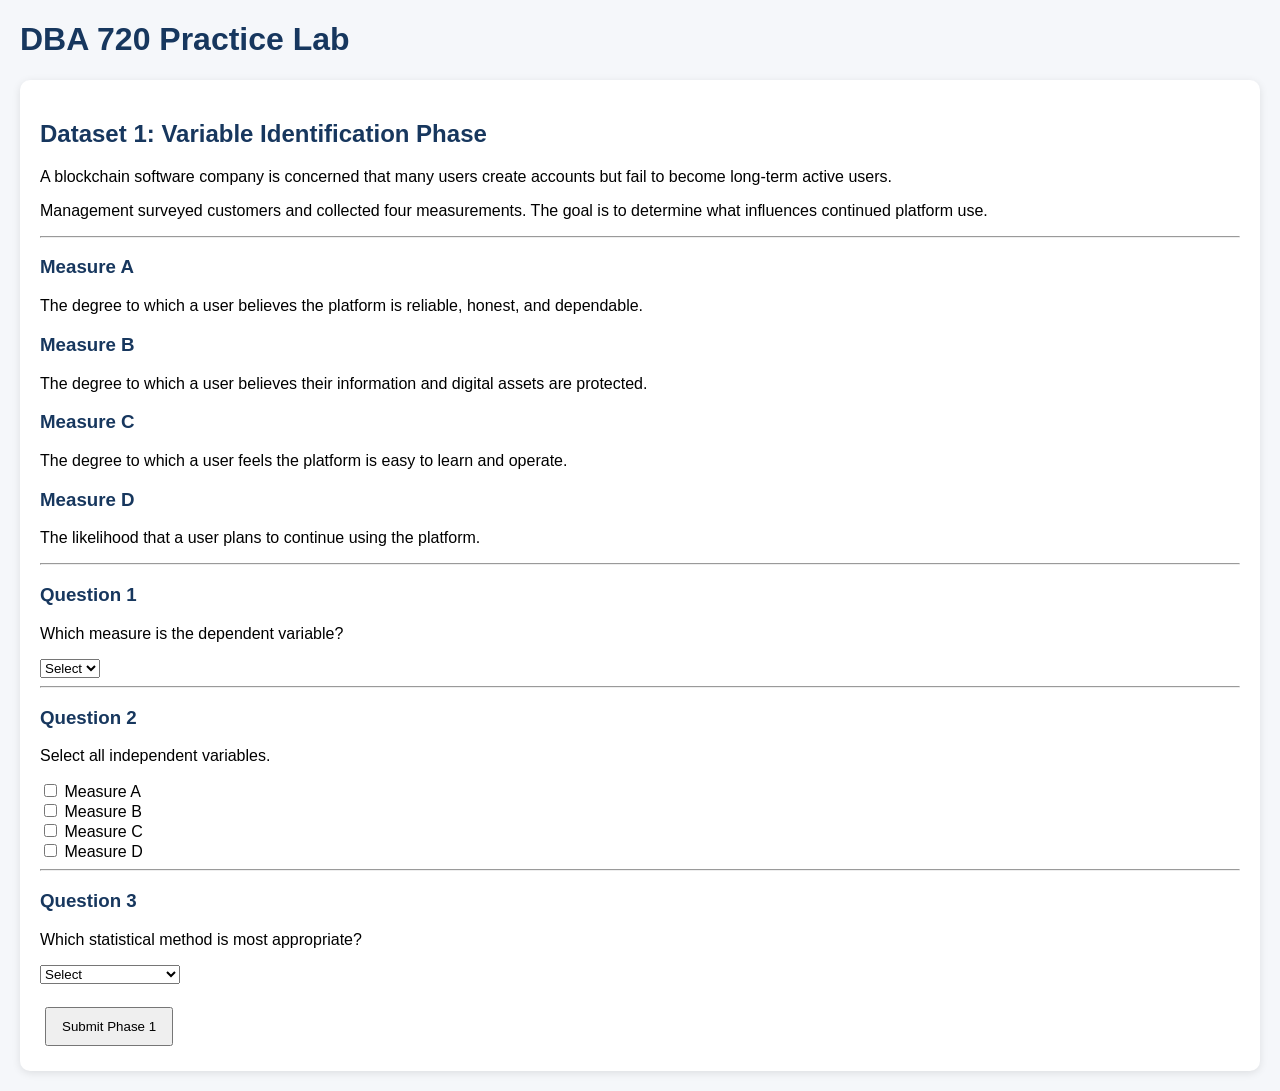
==== DBA720_Dataset1.html @ deab5aa2 "Add files via upload" ====
<!DOCTYPE html>
<html lang="en">
<head>
<meta charset="UTF-8">
<meta name="viewport" content="width=device-width, initial-scale=1">

<title>DBA 720 Practice Lab - Dataset 1</title>

<style>

body{
    font-family:Arial,Helvetica,sans-serif;
    background:#f5f7fa;
    margin:20px;
}

.card{
    background:white;
    padding:20px;
    margin-bottom:20px;
    border-radius:10px;
    box-shadow:0 2px 8px rgba(0,0,0,.1);
}

h1,h2,h3{
    color:#17375e;
}

button{
    padding:10px 15px;
    margin:5px;
    cursor:pointer;
}

table{
    border-collapse:collapse;
    width:100%;
}

th,td{
    border:1px solid #ccc;
    padding:6px;
    text-align:center;
}

th{
    background:#17375e;
    color:white;
}

#analysisSection{
    display:none;
}

.pass{
    color:green;
    font-weight:bold;
}

.fail{
    color:red;
    font-weight:bold;
}

</style>
</head>

<body>

<h1>DBA 720 Practice Lab</h1>

<div class="card">

<h2>Dataset 1: Variable Identification Phase</h2>

<p>
A blockchain software company is concerned that many users create
accounts but fail to become long-term active users.
</p>

<p>
Management surveyed customers and collected four measurements.
The goal is to determine what influences continued platform use.
</p>

<hr>

<h3>Measure A</h3>

<p>
The degree to which a user believes the platform is reliable,
honest, and dependable.
</p>

<h3>Measure B</h3>

<p>
The degree to which a user believes their information and digital
assets are protected.
</p>

<h3>Measure C</h3>

<p>
The degree to which a user feels the platform is easy to learn
and operate.
</p>

<h3>Measure D</h3>

<p>
The likelihood that a user plans to continue using the platform.
</p>

<hr>

<h3>Question 1</h3>

<p>Which measure is the dependent variable?</p>

<select id="dv">

<option value="">Select</option>
<option>A</option>
<option>B</option>
<option>C</option>
<option>D</option>

</select>

<hr>

<h3>Question 2</h3>

<p>Select all independent variables.</p>

<label><input type="checkbox" id="ivA"> Measure A</label><br>
<label><input type="checkbox" id="ivB"> Measure B</label><br>
<label><input type="checkbox" id="ivC"> Measure C</label><br>
<label><input type="checkbox" id="ivD"> Measure D</label><br>

<hr>

<h3>Question 3</h3>

<p>
Which statistical method is most appropriate?
</p>

<select id="method">

<option value="">Select</option>
<option value="correlation">Correlation</option>
<option value="regression">Multiple Regression</option>
<option value="anova">ANOVA</option>

</select>

<br><br>

<button onclick="gradePhase1()">

Submit Phase 1

</button>

<div id="phaseResults"></div>

</div>

<div id="analysisSection">

<div class="card">

<h2>Dataset Unlocked</h2>

<p>

Measure A = Trust<br>
Measure B = Security<br>
Measure C = Ease of Use<br>
Measure D = Adoption Intention

</p>

<button onclick="exportCSV()">

Export CSV

</button>

</div>

<div class="card">

<h2>Dataset</h2>

<div id="datasetTable"></div>

</div>

<div class="card">

<h2>Descriptive Statistics</h2>

<button onclick="calculateStats()">

Calculate Statistics

</button>

<div id="statsOutput"></div>

</div>

<div class="card">

<h2>Correlation Matrix</h2>

<button onclick="calculateCorrelation()">

Calculate Correlations

</button>

<div id="corrOutput"></div>

</div>
<div class="card" id="excelSection">

<h2>Phase 3: Excel Results Entry</h2>

<p>
Run the analysis in Excel first, then enter your results below.
</p>

<h3>Means</h3>

<label>Trust Mean</label><br>
<input type="number" step="0.01" id="meanTrust"><br><br>

<label>Security Mean</label><br>
<input type="number" step="0.01" id="meanSecurity"><br><br>

<label>Ease of Use Mean</label><br>
<input type="number" step="0.01" id="meanEase"><br><br>

<label>Adoption Mean</label><br>
<input type="number" step="0.01" id="meanAdoption"><br><br>

<hr>

<h3>Correlations to Adoption</h3>

<label>Trust → Adoption</label><br>
<input type="number" step="0.01" id="corrTrust"><br><br>

<label>Security → Adoption</label><br>
<input type="number" step="0.01" id="corrSecurity"><br><br>

<label>Ease of Use → Adoption</label><br>
<input type="number" step="0.01" id="corrEase"><br><br>

<hr>

<h3>Regression Results</h3>

<label>R²</label><br>
<input type="number" step="0.01" id="r2"><br><br>

<label>Strongest Predictor</label><br>

<select id="strongestPredictor">

<option value="">Select</option>
<option value="Trust">Trust</option>
<option value="Security">Security</option>
<option value="Ease of Use">Ease of Use</option>

</select>

<br><br>

<button onclick="gradeExcelSection()">
Grade Excel Results
</button>

<div id="excelResults"></div>

</div>


</div>

<script>

const data = [

[6,6,5,7],
[5,5,5,6],
[4,5,4,5],
[7,7,6,8],
[3,4,3,4],
[6,5,6,7],
[5,6,5,6],
[2,3,2,3],
[7,6,7,8],
[4,4,4,5],
[6,7,6,8],
[5,5,4,5],
[3,3,3,3],
[7,7,7,9],
[6,6,5,7],
[4,5,4,5],
[5,4,5,5],
[6,7,6,8],
[2,2,3,2],
[7,6,6,8]

];

const columns = [

"Trust",
"Security",
"Ease of Use",
"Adoption Intention"

];

function gradePhase1(){

let score=0;

if(document.getElementById("dv").value==="D")
score++;

if(
document.getElementById("ivA").checked &&
document.getElementById("ivB").checked &&
document.getElementById("ivC").checked &&
!document.getElementById("ivD").checked
){
score++;
}

if(
document.getElementById("method").value==="regression"
){
score++;
}

let percent=Math.round(score/3*100);

let html="<h3>Score: "+percent+"%</h3>";

if(percent>=80){

html+="<div class='pass'>✅ Dataset Unlocked</div>";

document.getElementById(
"analysisSection"
).style.display="block";

renderDataset();

}else{

html+="<div class='fail'>❌ Review your answers and try again.</div>";

}

document.getElementById(
"phaseResults"
).innerHTML=html;

}

function renderDataset(){

let html="<table><tr>";

columns.forEach(c=>{

html+="<th>"+c+"</th>";

});

html+="</tr>";

data.forEach(r=>{

html+="<tr>";

r.forEach(v=>{

html+="<td>"+v+"</td>";

});

html+="</tr>";

});

html+="</table>";

document.getElementById(
"datasetTable"
).innerHTML=html;

}

function mean(a){

return a.reduce((x,y)=>x+y,0)/a.length;

}

function median(a){

let b=[...a].sort((a,b)=>a-b);

let m=Math.floor(b.length/2);

return b.length%2
? b[m]
: (b[m-1]+b[m])/2;

}

function sd(a){

let m=mean(a);

let variance=
a.reduce(
(x,y)=>x+Math.pow(y-m,2),
0
)/(a.length-1);

return Math.sqrt(variance);

}

function calculateStats(){

let html="<table>";

html+="<tr>";

html+="<th>Variable</th>";
html+="<th>Mean</th>";
html+="<th>Median</th>";
html+="<th>Std Dev</th>";

html+="</tr>";

for(let i=0;i<columns.length;i++){

let col=data.map(r=>r[i]);

html+="<tr>";

html+="<td>"+columns[i]+"</td>";

html+="<td>"+mean(col).toFixed(2)+"</td>";

html+="<td>"+median(col).toFixed(2)+"</td>";

html+="<td>"+sd(col).toFixed(2)+"</td>";

html+="</tr>";

}

html+="</table>";

document.getElementById(
"statsOutput"
).innerHTML=html;

}

function corr(x,y){

let mx=mean(x);
let my=mean(y);

let num=0;
let dx=0;
let dy=0;

for(let i=0;i<x.length;i++){

num+=(x[i]-mx)*(y[i]-my);

dx+=Math.pow(x[i]-mx,2);

dy+=Math.pow(y[i]-my,2);

}

return num/Math.sqrt(dx*dy);

}

function calculateCorrelation(){

let html="<table><tr><th></th>";

columns.forEach(c=>{

html+="<th>"+c+"</th>";

});

html+="</tr>";

for(let i=0;i<columns.length;i++){

html+="<tr>";

html+="<th>"+columns[i]+"</th>";

for(let j=0;j<columns.length;j++){

let c1=data.map(r=>r[i]);

let c2=data.map(r=>r[j]);

html+="<td>"+corr(c1,c2).toFixed(3)+"</td>";

}

html+="</tr>";

}

html+="</table>";

document.getElementById(
"corrOutput"
).innerHTML=html;

}

function exportCSV(){

let csv=columns.join(",")+"\n";

data.forEach(r=>{

csv+=r.join(",")+"\n";

});

let blob=new Blob(
[csv],
{type:"text/csv"}
);

let a=document.createElement("a");

a.href=
URL.createObjectURL(blob);

a.download=
"Dataset1_Blockchain_Adoption.csv";

a.click();

}
function withinTolerance(student, answer){

    return Math.abs(student - answer) <= 0.02;

}

function gradeExcelSection(){

    let score = 0;
    let total = 8;

    const answers = {

        meanTrust: 5.00,
        meanSecurity: 5.15,
        meanEase: 4.80,
        meanAdoption: 5.95,

        corrTrust: 0.964,
        corrSecurity: 0.946,
        corrEase: 0.943,

        r2: 0.976,

        strongestPredictor: "Security"

    };

    let html = "<h3>Excel Analysis Results</h3><ul>";

    // Trust Mean
    if(
        withinTolerance(
            Number(document.getElementById("meanTrust").value),
            answers.meanTrust
        )
    ){
        score++;
        html += "<li>✅ Trust Mean Correct</li>";
    } else {
        html += "<li>❌ Trust Mean Incorrect</li>";
    }

    // Security Mean
    if(
        withinTolerance(
            Number(document.getElementById("meanSecurity").value),
            answers.meanSecurity
        )
    ){
        score++;
        html += "<li>✅ Security Mean Correct</li>";
    } else {
        html += "<li>❌ Security Mean Incorrect</li>";
    }

    // Ease Mean
    if(
        withinTolerance(
            Number(document.getElementById("meanEase").value),
            answers.meanEase
        )
    ){
        score++;
        html += "<li>✅ Ease of Use Mean Correct</li>";
    } else {
        html += "<li>❌ Ease of Use Mean Incorrect</li>";
    }

    // Adoption Mean
    if(
        withinTolerance(
            Number(document.getElementById("meanAdoption").value),
            answers.meanAdoption
        )
    ){
        score++;
        html += "<li>✅ Adoption Mean Correct</li>";
    } else {
        html += "<li>❌ Adoption Mean Incorrect</li>";
    }

    // Trust Correlation
    if(
        withinTolerance(
            Number(document.getElementById("corrTrust").value),
            answers.corrTrust
        )
    ){
        score++;
        html += "<li>✅ Trust → Adoption Correlation Correct</li>";
    } else {
        html += "<li>❌ Trust → Adoption Correlation Incorrect</li>";
    }

    // Security Correlation
    if(
        withinTolerance(
            Number(document.getElementById("corrSecurity").value),
            answers.corrSecurity
        )
    ){
        score++;
        html += "<li>✅ Security → Adoption Correlation Correct</li>";
    } else {
        html += "<li>❌ Security → Adoption Correlation Incorrect</li>";
    }

    // Ease Correlation
    if(
        withinTolerance(
            Number(document.getElementById("corrEase").value),
            answers.corrEase
        )
    ){
        score++;
        html += "<li>✅ Ease of Use → Adoption Correlation Correct</li>";
    } else {
        html += "<li>❌ Ease of Use → Adoption Correlation Incorrect</li>";
    }

    // R-Squared
    if(
        withinTolerance(
            Number(document.getElementById("r2").value),
            answers.r2
        )
    ){
        score++;
        html += "<li>✅ R² Correct</li>";
    } else {
        html += "<li>❌ R² Incorrect</li>";
    }

    html += "</ul>";

    // Strongest Predictor
    if(
        document.getElementById("strongestPredictor").value
        === answers.strongestPredictor
    ){

        html +=
        "<p>✅ Strongest Predictor Correct (Security)</p>";

    } else {

        html +=
        "<p>❌ Strongest Predictor Incorrect</p>";

    }

    let percent =
    Math.round(
        (score/total) * 100
    );

    html +=
    "<h3>Score: " +
    percent +
    "%</h3>";

    if(percent >= 80){

        html += `
        <div style="
            color:green;
            font-weight:bold;
            font-size:18px;">
            PASS
        </div>

        <p>
        Excellent work. Your Excel analysis closely matches
        the expected results.
        </p>
        `;

    } else {

        html += `
        <div style="
            color:red;
            font-weight:bold;
            font-size:18px;">
            REVIEW RESULTS
        </div>

        <p>
        Re-run the Excel analyses and compare your values to
        the output.
        </p>
        `;

    }

    html += `
    <hr>

    <h3>Key Learning Point</h3>

    <p>
    Trust had the strongest correlation with Adoption
    (r = 0.964), but Security was the strongest predictor
    in the regression model (β = 0.589).
    </p>

    <p>
    This demonstrates that the strongest correlation is not
    always the strongest predictor when multiple variables
    are analyzed simultaneously.
    </p>
    `;

    document.getElementById(
        "excelResults"
    ).innerHTML = html;

}
</script>

</body>
</html>
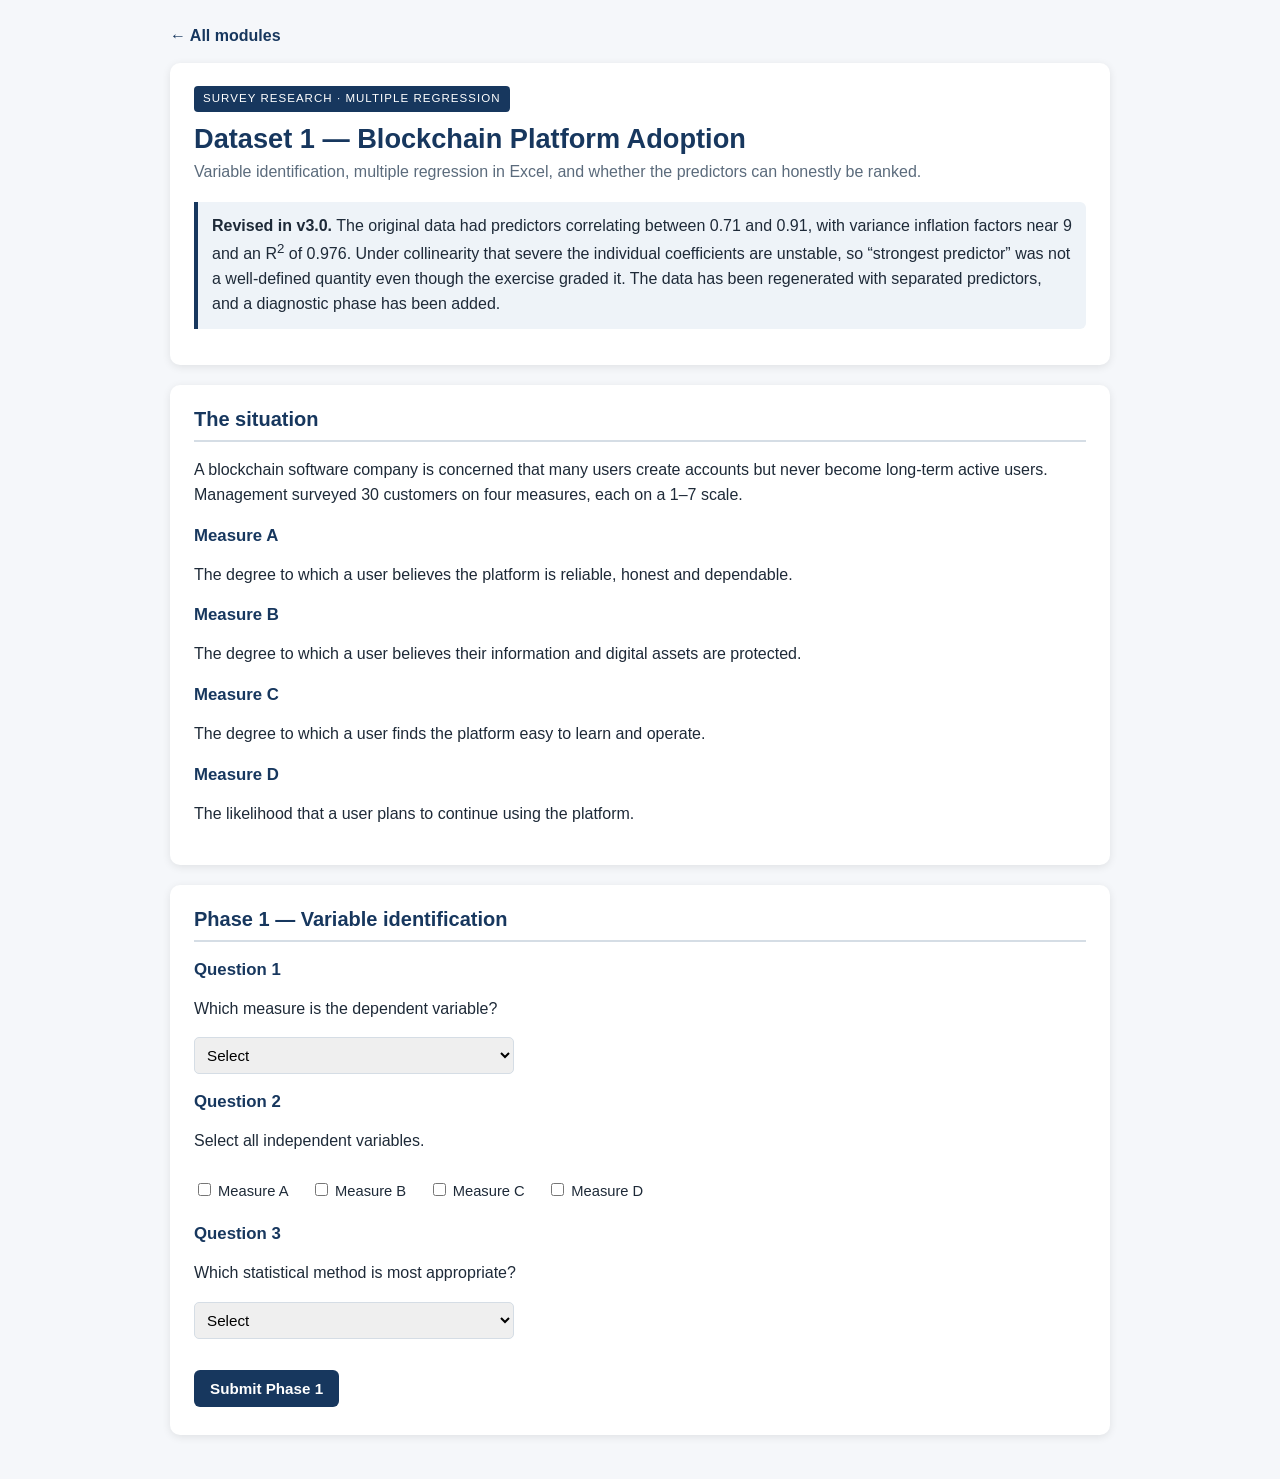
==== commit 0ce763e0: "Add files via upload" ====
--- a/DBA720_Dataset1.html
+++ b/DBA720_Dataset1.html
@@ -1,795 +1,250 @@
-<!DOCTYPE html>
-<html lang="en">
-<head>
-<meta charset="UTF-8">
-<meta name="viewport" content="width=device-width, initial-scale=1">
-
-<title>DBA 720 Practice Lab - Dataset 1</title>
-
-<style>
-
-body{
-    font-family:Arial,Helvetica,sans-serif;
-    background:#f5f7fa;
-    margin:20px;
-}
-
-.card{
-    background:white;
-    padding:20px;
-    margin-bottom:20px;
-    border-radius:10px;
-    box-shadow:0 2px 8px rgba(0,0,0,.1);
-}
-
-h1,h2,h3{
-    color:#17375e;
-}
-
-button{
-    padding:10px 15px;
-    margin:5px;
-    cursor:pointer;
-}
-
-table{
-    border-collapse:collapse;
-    width:100%;
-}
-
-th,td{
-    border:1px solid #ccc;
-    padding:6px;
-    text-align:center;
-}
-
-th{
-    background:#17375e;
-    color:white;
-}
-
-#analysisSection{
-    display:none;
-}
-
-.pass{
-    color:green;
-    font-weight:bold;
-}
-
-.fail{
-    color:red;
-    font-weight:bold;
-}
-
-</style>
-</head>
-
-<body>
-
-<h1>DBA 720 Practice Lab</h1>
-
-<div class="card">
-
-<h2>Dataset 1: Variable Identification Phase</h2>
-
-<p>
-A blockchain software company is concerned that many users create
-accounts but fail to become long-term active users.
-</p>
-
-<p>
-Management surveyed customers and collected four measurements.
-The goal is to determine what influences continued platform use.
-</p>
-
-<hr>
-
-<h3>Measure A</h3>
-
-<p>
-The degree to which a user believes the platform is reliable,
-honest, and dependable.
-</p>
-
-<h3>Measure B</h3>
-
-<p>
-The degree to which a user believes their information and digital
-assets are protected.
-</p>
-
-<h3>Measure C</h3>
-
-<p>
-The degree to which a user feels the platform is easy to learn
-and operate.
-</p>
-
-<h3>Measure D</h3>
-
-<p>
-The likelihood that a user plans to continue using the platform.
-</p>
-
-<hr>
-
-<h3>Question 1</h3>
-
-<p>Which measure is the dependent variable?</p>
-
-<select id="dv">
-
-<option value="">Select</option>
-<option>A</option>
-<option>B</option>
-<option>C</option>
-<option>D</option>
-
-</select>
-
-<hr>
-
-<h3>Question 2</h3>
-
-<p>Select all independent variables.</p>
-
-<label><input type="checkbox" id="ivA"> Measure A</label><br>
-<label><input type="checkbox" id="ivB"> Measure B</label><br>
-<label><input type="checkbox" id="ivC"> Measure C</label><br>
-<label><input type="checkbox" id="ivD"> Measure D</label><br>
-
-<hr>
-
-<h3>Question 3</h3>
-
-<p>
-Which statistical method is most appropriate?
-</p>
-
-<select id="method">
-
-<option value="">Select</option>
-<option value="correlation">Correlation</option>
-<option value="regression">Multiple Regression</option>
-<option value="anova">ANOVA</option>
-
-</select>
-
-<br><br>
-
-<button onclick="gradePhase1()">
-
-Submit Phase 1
-
-</button>
-
-<div id="phaseResults"></div>
-
-</div>
-
-<div id="analysisSection">
-
-<div class="card">
-
-<h2>Dataset Unlocked</h2>
-
-<p>
-
-Measure A = Trust<br>
-Measure B = Security<br>
-Measure C = Ease of Use<br>
-Measure D = Adoption Intention
-
-</p>
-
-<button onclick="exportCSV()">
-
-Export CSV
-
-</button>
-
-</div>
-
-<div class="card">
-
-<h2>Dataset</h2>
-
-<div id="datasetTable"></div>
-
-</div>
-
-<div class="card">
-
-<h2>Descriptive Statistics</h2>
-
-<button onclick="calculateStats()">
-
-Calculate Statistics
-
-</button>
-
-<div id="statsOutput"></div>
-
-</div>
-
-<div class="card">
-
-<h2>Correlation Matrix</h2>
-
-<button onclick="calculateCorrelation()">
-
-Calculate Correlations
-
-</button>
-
-<div id="corrOutput"></div>
-
-</div>
-<div class="card" id="excelSection">
-
-<h2>Phase 3: Excel Results Entry</h2>
-
-<p>
-Run the analysis in Excel first, then enter your results below.
-</p>
-
-<h3>Means</h3>
-
-<label>Trust Mean</label><br>
-<input type="number" step="0.01" id="meanTrust"><br><br>
-
-<label>Security Mean</label><br>
-<input type="number" step="0.01" id="meanSecurity"><br><br>
-
-<label>Ease of Use Mean</label><br>
-<input type="number" step="0.01" id="meanEase"><br><br>
-
-<label>Adoption Mean</label><br>
-<input type="number" step="0.01" id="meanAdoption"><br><br>
-
-<hr>
-
-<h3>Correlations to Adoption</h3>
-
-<label>Trust → Adoption</label><br>
-<input type="number" step="0.01" id="corrTrust"><br><br>
-
-<label>Security → Adoption</label><br>
-<input type="number" step="0.01" id="corrSecurity"><br><br>
-
-<label>Ease of Use → Adoption</label><br>
-<input type="number" step="0.01" id="corrEase"><br><br>
-
-<hr>
-
-<h3>Regression Results</h3>
-
-<label>R²</label><br>
-<input type="number" step="0.01" id="r2"><br><br>
-
-<label>Strongest Predictor</label><br>
-
-<select id="strongestPredictor">
-
-<option value="">Select</option>
-<option value="Trust">Trust</option>
-<option value="Security">Security</option>
-<option value="Ease of Use">Ease of Use</option>
-
-</select>
-
-<br><br>
-
-<button onclick="gradeExcelSection()">
-Grade Excel Results
-</button>
-
-<div id="excelResults"></div>
-
-</div>
-
-
-</div>
-
-<script>
-
-const data = [
-
-[6,6,5,7],
-[5,5,5,6],
-[4,5,4,5],
-[7,7,6,8],
-[3,4,3,4],
-[6,5,6,7],
-[5,6,5,6],
-[2,3,2,3],
-[7,6,7,8],
-[4,4,4,5],
-[6,7,6,8],
-[5,5,4,5],
-[3,3,3,3],
-[7,7,7,9],
-[6,6,5,7],
-[4,5,4,5],
-[5,4,5,5],
-[6,7,6,8],
-[2,2,3,2],
-[7,6,6,8]
-
-];
-
-const columns = [
-
-"Trust",
-"Security",
-"Ease of Use",
-"Adoption Intention"
-
-];
-
-function gradePhase1(){
-
-let score=0;
-
-if(document.getElementById("dv").value==="D")
-score++;
-
-if(
-document.getElementById("ivA").checked &&
-document.getElementById("ivB").checked &&
-document.getElementById("ivC").checked &&
-!document.getElementById("ivD").checked
-){
-score++;
-}
-
-if(
-document.getElementById("method").value==="regression"
-){
-score++;
-}
-
-let percent=Math.round(score/3*100);
-
-let html="<h3>Score: "+percent+"%</h3>";
-
-if(percent>=80){
-
-html+="<div class='pass'>✅ Dataset Unlocked</div>";
-
-document.getElementById(
-"analysisSection"
-).style.display="block";
-
-renderDataset();
-
-}else{
-
-html+="<div class='fail'>❌ Review your answers and try again.</div>";
-
-}
-
-document.getElementById(
-"phaseResults"
-).innerHTML=html;
-
-}
-
-function renderDataset(){
-
-let html="<table><tr>";
-
-columns.forEach(c=>{
-
-html+="<th>"+c+"</th>";
-
-});
-
-html+="</tr>";
-
-data.forEach(r=>{
-
-html+="<tr>";
-
-r.forEach(v=>{
-
-html+="<td>"+v+"</td>";
-
-});
-
-html+="</tr>";
-
-});
-
-html+="</table>";
-
-document.getElementById(
-"datasetTable"
-).innerHTML=html;
-
-}
-
-function mean(a){
-
-return a.reduce((x,y)=>x+y,0)/a.length;
-
-}
-
-function median(a){
-
-let b=[...a].sort((a,b)=>a-b);
-
-let m=Math.floor(b.length/2);
-
-return b.length%2
-? b[m]
-: (b[m-1]+b[m])/2;
-
-}
-
-function sd(a){
-
-let m=mean(a);
-
-let variance=
-a.reduce(
-(x,y)=>x+Math.pow(y-m,2),
-0
-)/(a.length-1);
-
-return Math.sqrt(variance);
-
-}
-
-function calculateStats(){
-
-let html="<table>";
-
-html+="<tr>";
-
-html+="<th>Variable</th>";
-html+="<th>Mean</th>";
-html+="<th>Median</th>";
-html+="<th>Std Dev</th>";
-
-html+="</tr>";
-
-for(let i=0;i<columns.length;i++){
-
-let col=data.map(r=>r[i]);
-
-html+="<tr>";
-
-html+="<td>"+columns[i]+"</td>";
-
-html+="<td>"+mean(col).toFixed(2)+"</td>";
-
-html+="<td>"+median(col).toFixed(2)+"</td>";
-
-html+="<td>"+sd(col).toFixed(2)+"</td>";
-
-html+="</tr>";
-
-}
-
-html+="</table>";
-
-document.getElementById(
-"statsOutput"
-).innerHTML=html;
-
-}
-
-function corr(x,y){
-
-let mx=mean(x);
-let my=mean(y);
-
-let num=0;
-let dx=0;
-let dy=0;
-
-for(let i=0;i<x.length;i++){
-
-num+=(x[i]-mx)*(y[i]-my);
-
-dx+=Math.pow(x[i]-mx,2);
-
-dy+=Math.pow(y[i]-my,2);
-
-}
-
-return num/Math.sqrt(dx*dy);
-
-}
-
-function calculateCorrelation(){
-
-let html="<table><tr><th></th>";
-
-columns.forEach(c=>{
-
-html+="<th>"+c+"</th>";
-
-});
-
-html+="</tr>";
-
-for(let i=0;i<columns.length;i++){
-
-html+="<tr>";
-
-html+="<th>"+columns[i]+"</th>";
-
-for(let j=0;j<columns.length;j++){
-
-let c1=data.map(r=>r[i]);
-
-let c2=data.map(r=>r[j]);
-
-html+="<td>"+corr(c1,c2).toFixed(3)+"</td>";
-
-}
-
-html+="</tr>";
-
-}
-
-html+="</table>";
-
-document.getElementById(
-"corrOutput"
-).innerHTML=html;
-
-}
-
-function exportCSV(){
-
-let csv=columns.join(",")+"\n";
-
-data.forEach(r=>{
-
-csv+=r.join(",")+"\n";
-
-});
-
-let blob=new Blob(
-[csv],
-{type:"text/csv"}
-);
-
-let a=document.createElement("a");
-
-a.href=
-URL.createObjectURL(blob);
-
-a.download=
-"Dataset1_Blockchain_Adoption.csv";
-
-a.click();
-
-}
-function withinTolerance(student, answer){
-
-    return Math.abs(student - answer) <= 0.02;
-
-}
-
-function gradeExcelSection(){
-
-    let score = 0;
-    let total = 8;
-
-    const answers = {
-
-        meanTrust: 5.00,
-        meanSecurity: 5.15,
-        meanEase: 4.80,
-        meanAdoption: 5.95,
-
-        corrTrust: 0.964,
-        corrSecurity: 0.946,
-        corrEase: 0.943,
-
-        r2: 0.976,
-
-        strongestPredictor: "Security"
-
-    };
-
-    let html = "<h3>Excel Analysis Results</h3><ul>";
-
-    // Trust Mean
-    if(
-        withinTolerance(
-            Number(document.getElementById("meanTrust").value),
-            answers.meanTrust
-        )
-    ){
-        score++;
-        html += "<li>✅ Trust Mean Correct</li>";
-    } else {
-        html += "<li>❌ Trust Mean Incorrect</li>";
-    }
-
-    // Security Mean
-    if(
-        withinTolerance(
-            Number(document.getElementById("meanSecurity").value),
-            answers.meanSecurity
-        )
-    ){
-        score++;
-        html += "<li>✅ Security Mean Correct</li>";
-    } else {
-        html += "<li>❌ Security Mean Incorrect</li>";
-    }
-
-    // Ease Mean
-    if(
-        withinTolerance(
-            Number(document.getElementById("meanEase").value),
-            answers.meanEase
-        )
-    ){
-        score++;
-        html += "<li>✅ Ease of Use Mean Correct</li>";
-    } else {
-        html += "<li>❌ Ease of Use Mean Incorrect</li>";
-    }
-
-    // Adoption Mean
-    if(
-        withinTolerance(
-            Number(document.getElementById("meanAdoption").value),
-            answers.meanAdoption
-        )
-    ){
-        score++;
-        html += "<li>✅ Adoption Mean Correct</li>";
-    } else {
-        html += "<li>❌ Adoption Mean Incorrect</li>";
-    }
-
-    // Trust Correlation
-    if(
-        withinTolerance(
-            Number(document.getElementById("corrTrust").value),
-            answers.corrTrust
-        )
-    ){
-        score++;
-        html += "<li>✅ Trust → Adoption Correlation Correct</li>";
-    } else {
-        html += "<li>❌ Trust → Adoption Correlation Incorrect</li>";
-    }
-
-    // Security Correlation
-    if(
-        withinTolerance(
-            Number(document.getElementById("corrSecurity").value),
-            answers.corrSecurity
-        )
-    ){
-        score++;
-        html += "<li>✅ Security → Adoption Correlation Correct</li>";
-    } else {
-        html += "<li>❌ Security → Adoption Correlation Incorrect</li>";
-    }
-
-    // Ease Correlation
-    if(
-        withinTolerance(
-            Number(document.getElementById("corrEase").value),
-            answers.corrEase
-        )
-    ){
-        score++;
-        html += "<li>✅ Ease of Use → Adoption Correlation Correct</li>";
-    } else {
-        html += "<li>❌ Ease of Use → Adoption Correlation Incorrect</li>";
-    }
-
-    // R-Squared
-    if(
-        withinTolerance(
-            Number(document.getElementById("r2").value),
-            answers.r2
-        )
-    ){
-        score++;
-        html += "<li>✅ R² Correct</li>";
-    } else {
-        html += "<li>❌ R² Incorrect</li>";
-    }
-
-    html += "</ul>";
-
-    // Strongest Predictor
-    if(
-        document.getElementById("strongestPredictor").value
-        === answers.strongestPredictor
-    ){
-
-        html +=
-        "<p>✅ Strongest Predictor Correct (Security)</p>";
-
-    } else {
-
-        html +=
-        "<p>❌ Strongest Predictor Incorrect</p>";
-
-    }
-
-    let percent =
-    Math.round(
-        (score/total) * 100
-    );
-
-    html +=
-    "<h3>Score: " +
-    percent +
-    "%</h3>";
-
-    if(percent >= 80){
-
-        html += `
-        <div style="
-            color:green;
-            font-weight:bold;
-            font-size:18px;">
-            PASS
-        </div>
-
-        <p>
-        Excellent work. Your Excel analysis closely matches
-        the expected results.
-        </p>
-        `;
-
-    } else {
-
-        html += `
-        <div style="
-            color:red;
-            font-weight:bold;
-            font-size:18px;">
-            REVIEW RESULTS
-        </div>
-
-        <p>
-        Re-run the Excel analyses and compare your values to
-        the output.
-        </p>
-        `;
-
-    }
-
-    html += `
-    <hr>
-
-    <h3>Key Learning Point</h3>
-
-    <p>
-    Trust had the strongest correlation with Adoption
-    (r = 0.964), but Security was the strongest predictor
-    in the regression model (β = 0.589).
-    </p>
-
-    <p>
-    This demonstrates that the strongest correlation is not
-    always the strongest predictor when multiple variables
-    are analyzed simultaneously.
-    </p>
-    `;
-
-    document.getElementById(
-        "excelResults"
-    ).innerHTML = html;
-
-}
-</script>
-
-</body>
-</html>+<!DOCTYPE html>
+<html lang="en">
+<head>
+<meta charset="UTF-8">
+<meta name="viewport" content="width=device-width, initial-scale=1">
+<title>DBA 720 Practice Lab - Dataset 1</title>
+<link rel="stylesheet" href="lab.css">
+</head>
+<body>
+<div class="wrap">
+<a class="back" href="index.html">&larr; All modules</a>
+
+<div class="card">
+<span class="kicker">Survey research &middot; Multiple regression</span>
+<h1>Dataset 1 &mdash; Blockchain Platform Adoption</h1>
+<p class="sub">Variable identification, multiple regression in Excel, and whether the predictors can
+honestly be ranked.</p>
+<div class="note">
+<strong>Revised in v3.0.</strong> The original data had predictors correlating between 0.71 and 0.91, with
+variance inflation factors near 9 and an R<sup>2</sup> of 0.976. Under collinearity that severe the individual
+coefficients are unstable, so &ldquo;strongest predictor&rdquo; was not a well-defined quantity even though the
+exercise graded it. The data has been regenerated with separated predictors, and a diagnostic phase has been
+added.
+</div>
+</div>
+
+<div class="card">
+<h2>The situation</h2>
+<p>A blockchain software company is concerned that many users create accounts but never become long-term
+active users. Management surveyed 30 customers on four measures, each on a 1&ndash;7 scale.</p>
+<h3>Measure A</h3><p>The degree to which a user believes the platform is reliable, honest and dependable.</p>
+<h3>Measure B</h3><p>The degree to which a user believes their information and digital assets are protected.</p>
+<h3>Measure C</h3><p>The degree to which a user finds the platform easy to learn and operate.</p>
+<h3>Measure D</h3><p>The likelihood that a user plans to continue using the platform.</p>
+</div>
+
+<div class="card">
+<h2>Phase 1 &mdash; Variable identification</h2>
+
+<h3>Question 1</h3>
+<p>Which measure is the dependent variable?</p>
+<select id="dv"><option value="">Select</option>
+<option>A</option><option>B</option><option>C</option><option>D</option></select>
+
+<h3>Question 2</h3>
+<p>Select all independent variables.</p>
+<label class="inline"><input type="checkbox" id="ivA"> Measure A</label>
+<label class="inline"><input type="checkbox" id="ivB"> Measure B</label>
+<label class="inline"><input type="checkbox" id="ivC"> Measure C</label>
+<label class="inline"><input type="checkbox" id="ivD"> Measure D</label>
+
+<h3>Question 3</h3>
+<p>Which statistical method is most appropriate?</p>
+<select id="method"><option value="">Select</option>
+<option value="correlation">Correlation</option>
+<option value="regression">Multiple Regression</option>
+<option value="anova">ANOVA</option></select>
+
+<br><br>
+<button onclick="gate()">Submit Phase 1</button>
+<div id="gateOut"></div>
+</div>
+
+<div id="unlocked" class="hidden">
+<div class="card">
+<h2>Dataset unlocked</h2>
+<p>Measure A = <strong>Trust</strong> &middot; Measure B = <strong>Security</strong> &middot;
+Measure C = <strong>Ease of Use</strong> &middot; Measure D = <strong>Adoption Intention</strong></p>
+<div id="tbl"></div>
+<button class="ghost" onclick="expCSV()">Export CSV</button>
+</div>
+
+<div class="card">
+<h2>Phase 2 &mdash; Excel analysis</h2>
+<ol class="steps">
+<li>Compute the mean and standard deviation of each variable.</li>
+<li>Compute the correlation of each predictor with Adoption Intention, and the correlations
+<em>among</em> the three predictors.</li>
+<li>Run the multiple regression with Adoption Intention as the dependent variable
+(Data &rarr; Data Analysis &rarr; Regression, or LINEST). Record R<sup>2</sup>, adjusted R<sup>2</sup>,
+and the three coefficients.</li>
+</ol>
+<div class="note">All three predictors are measured on the same 1&ndash;7 scale, so their raw coefficients are
+directly comparable. Had the scales differed, you would need standardised (beta) coefficients before
+comparing them at all.</div>
+
+<h3>Enter your results</h3>
+<h4>Means</h4>
+<div class="grid2">
+<div><label>Trust</label><input type="number" step="0.0001" id="mT"></div>
+<div><label>Security</label><input type="number" step="0.0001" id="mS"></div>
+<div><label>Ease of Use</label><input type="number" step="0.0001" id="mE"></div>
+<div><label>Adoption Intention</label><input type="number" step="0.0001" id="mA"></div>
+</div>
+<h4>Correlations with Adoption Intention</h4>
+<div class="grid2">
+<div><label>Trust</label><input type="number" step="0.0001" id="cT"></div>
+<div><label>Security</label><input type="number" step="0.0001" id="cS"></div>
+<div><label>Ease of Use</label><input type="number" step="0.0001" id="cE"></div>
+</div>
+<h4>Regression</h4>
+<div class="grid2">
+<div><label>R<sup>2</sup></label><input type="number" step="0.0001" id="r2"></div>
+<div><label>Adjusted R<sup>2</sup></label><input type="number" step="0.0001" id="ar2"></div>
+<div><label>Coefficient on Trust</label><input type="number" step="0.0001" id="bT"></div>
+<div><label>Coefficient on Security</label><input type="number" step="0.0001" id="bS"></div>
+<div><label>Coefficient on Ease of Use</label><input type="number" step="0.0001" id="bE"></div>
+</div>
+<label>Strongest predictor</label>
+<select id="strong"><option value="">Select</option>
+<option value="Trust">Trust</option><option value="Security">Security</option>
+<option value="Ease of Use">Ease of Use</option></select>
+<br>
+<button onclick="gradeP2()">Grade Phase 2</button>
+<button class="ghost" onclick="Lab.reveal('m2')">Show values</button>
+<div id="p2Out"></div>
+<div id="m2" class="model hidden">
+Means: Trust 4.6, Security 4.6, Ease 4.7, Adoption 5.2333.<br>
+Correlations with Adoption: 0.6755, 0.6265, 0.3233.<br>
+R<sup>2</sup> = 0.6584, adjusted R<sup>2</sup> = 0.6189.
+Coefficients: Trust <strong>0.4148</strong>, Security 0.3195, Ease of Use 0.3003, intercept 0.444.<br><br>
+Trust is the strongest predictor and the gap is large enough to assert. Security and Ease of Use, at
+0.3195 and 0.3003, are close enough that ranking <em>them</em> against each other would not survive a
+standard-error check &mdash; a point worth making explicitly rather than presenting a tidy 1-2-3 ordering.
+</div>
+</div>
+
+<div class="card">
+<h2>Phase 3 &mdash; Can the predictors be ranked?</h2>
+<p>Before trusting any coefficient comparison, check whether the predictors are separable. Compute the
+pairwise correlations among the three predictors, then the variance inflation factor for each:</p>
+<pre class="mono">VIF_j = 1 / (1 - R2_j)
+
+where R2_j comes from regressing predictor j on the OTHER predictors.</pre>
+<p>Rule of thumb: VIF above 5 is a concern, above 10 is serious.</p>
+
+<div class="grid2">
+<div><label>Correlation Trust &harr; Security</label><input type="number" step="0.0001" id="pTS"></div>
+<div><label>Correlation Trust &harr; Ease</label><input type="number" step="0.0001" id="pTE"></div>
+<div><label>Correlation Security &harr; Ease</label><input type="number" step="0.0001" id="pSE"></div>
+<div><label>VIF &mdash; Trust</label><input type="number" step="0.01" id="vT"></div>
+<div><label>VIF &mdash; Security</label><input type="number" step="0.01" id="vS"></div>
+<div><label>VIF &mdash; Ease of Use</label><input type="number" step="0.01" id="vE"></div>
+</div>
+<label>On this evidence, is it defensible to rank the predictors by coefficient size?</label>
+<select id="rankOK"><option value="">Select</option>
+<option value="yes">Yes &mdash; the VIFs are low, so the coefficients are separately identified</option>
+<option value="no">No &mdash; the predictors are too collinear to separate</option></select>
+<br>
+<button onclick="gradeP3()">Grade Phase 3</button>
+<button class="ghost" onclick="Lab.reveal('m3')">Show values</button>
+<div id="p3Out"></div>
+<div id="m3" class="model hidden">
+Predictor correlations: Trust&harr;Security 0.4374, Trust&harr;Ease 0.054,
+Security&harr;Ease 0.0974. VIFs: 1.24, 1.24, 1.01 &mdash; all close to 1, comfortably below any
+threshold of concern. The predictors are near-orthogonal, so each coefficient is estimated on genuinely
+independent variation and comparing them is defensible.<br><br>
+<strong>Why this phase exists.</strong> Had the VIFs come back near 9, the correct answer would have been the
+opposite, and the honest finding would have been that the three constructs cannot be separated in this sample
+&mdash; you would report the joint explanatory power and decline to rank. Recognising when a question cannot be
+answered from the data is the judgement a comprehensive examination is testing, and it is not something a
+regression output announces on its own.
+</div>
+</div>
+
+<div class="card">
+<h2>Interpretation</h2>
+
+<h3>1. Recommendation to management</h3>
+<p>If the company could improve only one area, which should it prioritise, and what caveat would you attach?</p>
+<textarea id="i1"></textarea>
+<button class="ghost" onclick="Lab.reveal('i1m')">Model response</button>
+<div id="i1m" class="model hidden">Trust, on this evidence &mdash; it carries the largest coefficient and the
+strongest simple correlation with adoption intention. Three caveats belong with that recommendation. First,
+the model explains 66% of variance, so roughly 34% is driven by factors not
+measured here &mdash; fees, network effects, regulatory news, the behaviour of the wider crypto market.
+Second, these are cross-sectional perceptions, so the finding is associational: it is equally consistent with
+users who intend to keep using the platform rationalising higher trust. Third, and most practically, trust is
+not a lever management can pull directly. It is an outcome of things they <em>can</em> act on &mdash; uptime,
+custody arrangements, incident transparency, support responsiveness. A recommendation to &ldquo;increase
+trust&rdquo; is not actionable; a recommendation to publish audited reserve attestations and cut incident
+response times is.</div>
+
+<h3>2. Intention is not behaviour</h3>
+<p>The dependent variable measures stated intention to continue using the platform. The company's actual
+problem is dormant accounts. How much does this analysis really tell them?</p>
+<textarea id="i2"></textarea>
+<button class="ghost" onclick="Lab.reveal('i2m')">Model response</button>
+<div id="i2m" class="model hidden">Less than it appears. The intention&ndash;behaviour gap is well documented
+in technology-acceptance research, and it is the specific problem Albayati, Kim and Rho (2021) confront:
+cryptocurrency wallet accounts grew sixfold while actual trading stayed dormant, which is precisely a
+population reporting positive intentions and not acting on them. Survey respondents are also a self-selected
+subset &mdash; users engaged enough to answer a survey are not the dormant users management is worried about,
+so the sample may systematically exclude the phenomenon of interest. A stronger design would link survey
+responses to observed account activity and model actual usage, or at minimum validate that stated intention
+predicts subsequent behaviour in this population before treating it as a proxy.</div>
+</div>
+</div>
+
+</div>
+<script src="lab.js"></script>
+<script>
+
+const DATA=[[6, 5, 4, 6], [7, 6, 4, 6], [6, 5, 4, 6], [3, 6, 3, 5], [2, 3, 4, 3], [5, 6, 6, 6], [6, 4, 4, 6], [5, 3, 6, 7], [7, 7, 6, 7], [6, 4, 5, 6], [5, 4, 3, 4], [3, 2, 4, 4], [3, 1, 7, 3], [7, 6, 5, 7], [5, 3, 5, 5], [6, 6, 6, 6], [3, 7, 6, 7], [4, 4, 4, 3], [3, 3, 3, 4], [3, 5, 4, 5], [6, 6, 4, 6], [2, 4, 5, 3], [4, 4, 5, 5], [5, 6, 5, 5], [4, 6, 5, 5], [4, 5, 6, 6], [4, 3, 4, 5], [5, 5, 4, 5], [4, 5, 6, 6], [5, 4, 4, 5]],
+      COLS=["Trust","Security","Ease of Use","Adoption Intention"];
+function gate(){
+  Lab.report("gateOut",Lab.gradeItems([
+    {id:"dv",label:"Dependent variable",type:"select",is:"D"},
+    {id:"ivA",label:"Measure A as predictor",type:"checkbox",is:true},
+    {id:"ivB",label:"Measure B as predictor",type:"checkbox",is:true},
+    {id:"ivC",label:"Measure C as predictor",type:"checkbox",is:true},
+    {id:"ivD",label:"Measure D excluded",type:"checkbox",is:false},
+    {id:"method",label:"Method",type:"select",is:"regression"}
+  ]),80,function(){Lab.show("unlocked");draw();});
+}
+function draw(){Lab.renderTable("tbl",["Respondent"].concat(COLS),
+  DATA.map((r,i)=>[i+1].concat(r)));}
+function expCSV(){Lab.exportCSV("dataset1_adoption.csv",COLS,DATA);}
+function gradeP2(){
+  Lab.report("p2Out",Lab.gradeItems([
+    {id:"mT",label:"Mean Trust",expected:4.6,tol:0.01},
+    {id:"mS",label:"Mean Security",expected:4.6,tol:0.01},
+    {id:"mE",label:"Mean Ease",expected:4.7,tol:0.01},
+    {id:"mA",label:"Mean Adoption",expected:5.2333,tol:0.01},
+    {id:"cT",label:"Corr Trust",expected:0.6755,tol:0.006},
+    {id:"cS",label:"Corr Security",expected:0.6265,tol:0.006},
+    {id:"cE",label:"Corr Ease",expected:0.3233,tol:0.006},
+    {id:"r2",label:"R-squared",expected:0.6584,tol:0.006},
+    {id:"ar2",label:"Adjusted R-squared",expected:0.6189,tol:0.006},
+    {id:"bT",label:"Coefficient Trust",expected:0.4148,tol:0.01},
+    {id:"bS",label:"Coefficient Security",expected:0.3195,tol:0.01},
+    {id:"bE",label:"Coefficient Ease",expected:0.3003,tol:0.01},
+    {id:"strong",label:"Strongest predictor",type:"select",is:"Trust"}
+  ]),80);
+}
+function gradeP3(){
+  Lab.report("p3Out",Lab.gradeItems([
+    {id:"pTS",label:"Corr Trust-Security",expected:0.4374,tol:0.006},
+    {id:"pTE",label:"Corr Trust-Ease",expected:0.054,tol:0.006},
+    {id:"pSE",label:"Corr Security-Ease",expected:0.0974,tol:0.006},
+    {id:"vT",label:"VIF Trust",expected:1.24,tol:0.05},
+    {id:"vS",label:"VIF Security",expected:1.24,tol:0.05},
+    {id:"vE",label:"VIF Ease",expected:1.01,tol:0.05},
+    {id:"rankOK",label:"Is ranking defensible",type:"select",is:"yes"}
+  ]),80);
+}
+
+</script>
+</body>
+</html>
--- a/lab.css
+++ b/lab.css
@@ -0,0 +1,57 @@
+/* DBA 720 Practice Lab - shared styles (v3.0) */
+:root{
+  --navy:#17375e; --navy-l:#285a8f; --ink:#1e2a38; --muted:#5b6b7c;
+  --bg:#f5f7fa; --line:#d5dde5; --ok:#1c7c3f; --bad:#b3261e; --warn:#8a6100;
+  --okbg:#eaf6ee; --badbg:#fdeceb; --warnbg:#fdf5e3;
+}
+*{box-sizing:border-box}
+body{font-family:Arial,Helvetica,sans-serif;background:var(--bg);color:var(--ink);
+  margin:0;padding:24px 16px;line-height:1.55}
+.wrap{max-width:940px;margin:0 auto}
+.card{background:#fff;padding:22px 24px;margin-bottom:20px;border-radius:10px;
+  box-shadow:0 2px 8px rgba(0,0,0,.09)}
+h1,h2,h3,h4{color:var(--navy);line-height:1.25}
+h1{margin:0 0 4px;font-size:1.7rem}
+h2{margin:0 0 12px;font-size:1.25rem;border-bottom:2px solid var(--line);padding-bottom:8px}
+h3{margin:18px 0 6px;font-size:1.05rem}
+h4{margin:14px 0 4px;font-size:.95rem;color:var(--muted)}
+.sub{color:var(--muted);margin:0 0 18px}
+.kicker{display:inline-block;background:var(--navy);color:#fff;font-size:.72rem;
+  letter-spacing:.09em;text-transform:uppercase;padding:4px 9px;border-radius:4px;margin-bottom:10px}
+button{padding:10px 16px;margin:6px 6px 6px 0;cursor:pointer;background:var(--navy);
+  color:#fff;border:0;border-radius:6px;font-size:.95rem;font-weight:bold}
+button:hover{background:var(--navy-l)}
+button.ghost{background:#fff;color:var(--navy);border:1.5px solid var(--navy)}
+button.ghost:hover{background:#eef3f8}
+table{border-collapse:collapse;width:100%;font-size:.9rem;margin:10px 0}
+th,td{border:1px solid var(--line);padding:6px 8px;text-align:center}
+th{background:var(--navy);color:#fff;font-weight:bold}
+tbody tr:nth-child(even){background:#fafcfe}
+td.lbl,th.lbl{text-align:left}
+.scroll{overflow-x:auto}
+label{display:block;margin:10px 0 3px;font-size:.92rem}
+label.inline{display:inline-block;margin-right:18px}
+input[type=number],input[type=text],select,textarea{padding:8px;border:1px solid var(--line);
+  border-radius:5px;font-size:.95rem;font-family:inherit;max-width:320px;width:100%}
+textarea{min-height:90px;max-width:100%}
+.grid2{display:grid;grid-template-columns:repeat(auto-fit,minmax(210px,1fr));gap:4px 20px}
+.pass{color:var(--ok);font-weight:bold}
+.fail{color:var(--bad);font-weight:bold}
+.hidden{display:none!important}
+.note{background:#eef3f8;border-left:4px solid var(--navy);padding:12px 14px;margin:14px 0;border-radius:0 6px 6px 0}
+.warnbox{background:var(--warnbg);border-left:4px solid var(--warn);padding:12px 14px;margin:14px 0;border-radius:0 6px 6px 0}
+.result{margin-top:14px;padding:12px 14px;border-radius:6px}
+.result.good{background:var(--okbg);border-left:4px solid var(--ok)}
+.result.poor{background:var(--badbg);border-left:4px solid var(--bad)}
+.itemok::before{content:"\2713  ";color:var(--ok);font-weight:bold}
+.itembad::before{content:"\2717  ";color:var(--bad);font-weight:bold}
+.result ul{margin:8px 0 0;padding-left:20px}
+.result li{margin:3px 0;font-size:.9rem}
+code,.mono{font-family:Consolas,Monaco,monospace;background:#eef1f5;padding:2px 5px;
+  border-radius:3px;font-size:.88rem}
+pre.mono{display:block;padding:12px;overflow-x:auto;white-space:pre}
+.steps{padding-left:20px}.steps li{margin:7px 0}
+a.back{display:inline-block;margin-bottom:14px;color:var(--navy);font-weight:bold;text-decoration:none}
+a.back:hover{text-decoration:underline}
+.model{background:#f7f9fc;border:1px dashed var(--line);padding:12px 14px;border-radius:6px;margin-top:8px;font-size:.92rem}
+@media(max-width:600px){body{padding:14px 10px}.card{padding:16px}h1{font-size:1.35rem}}
